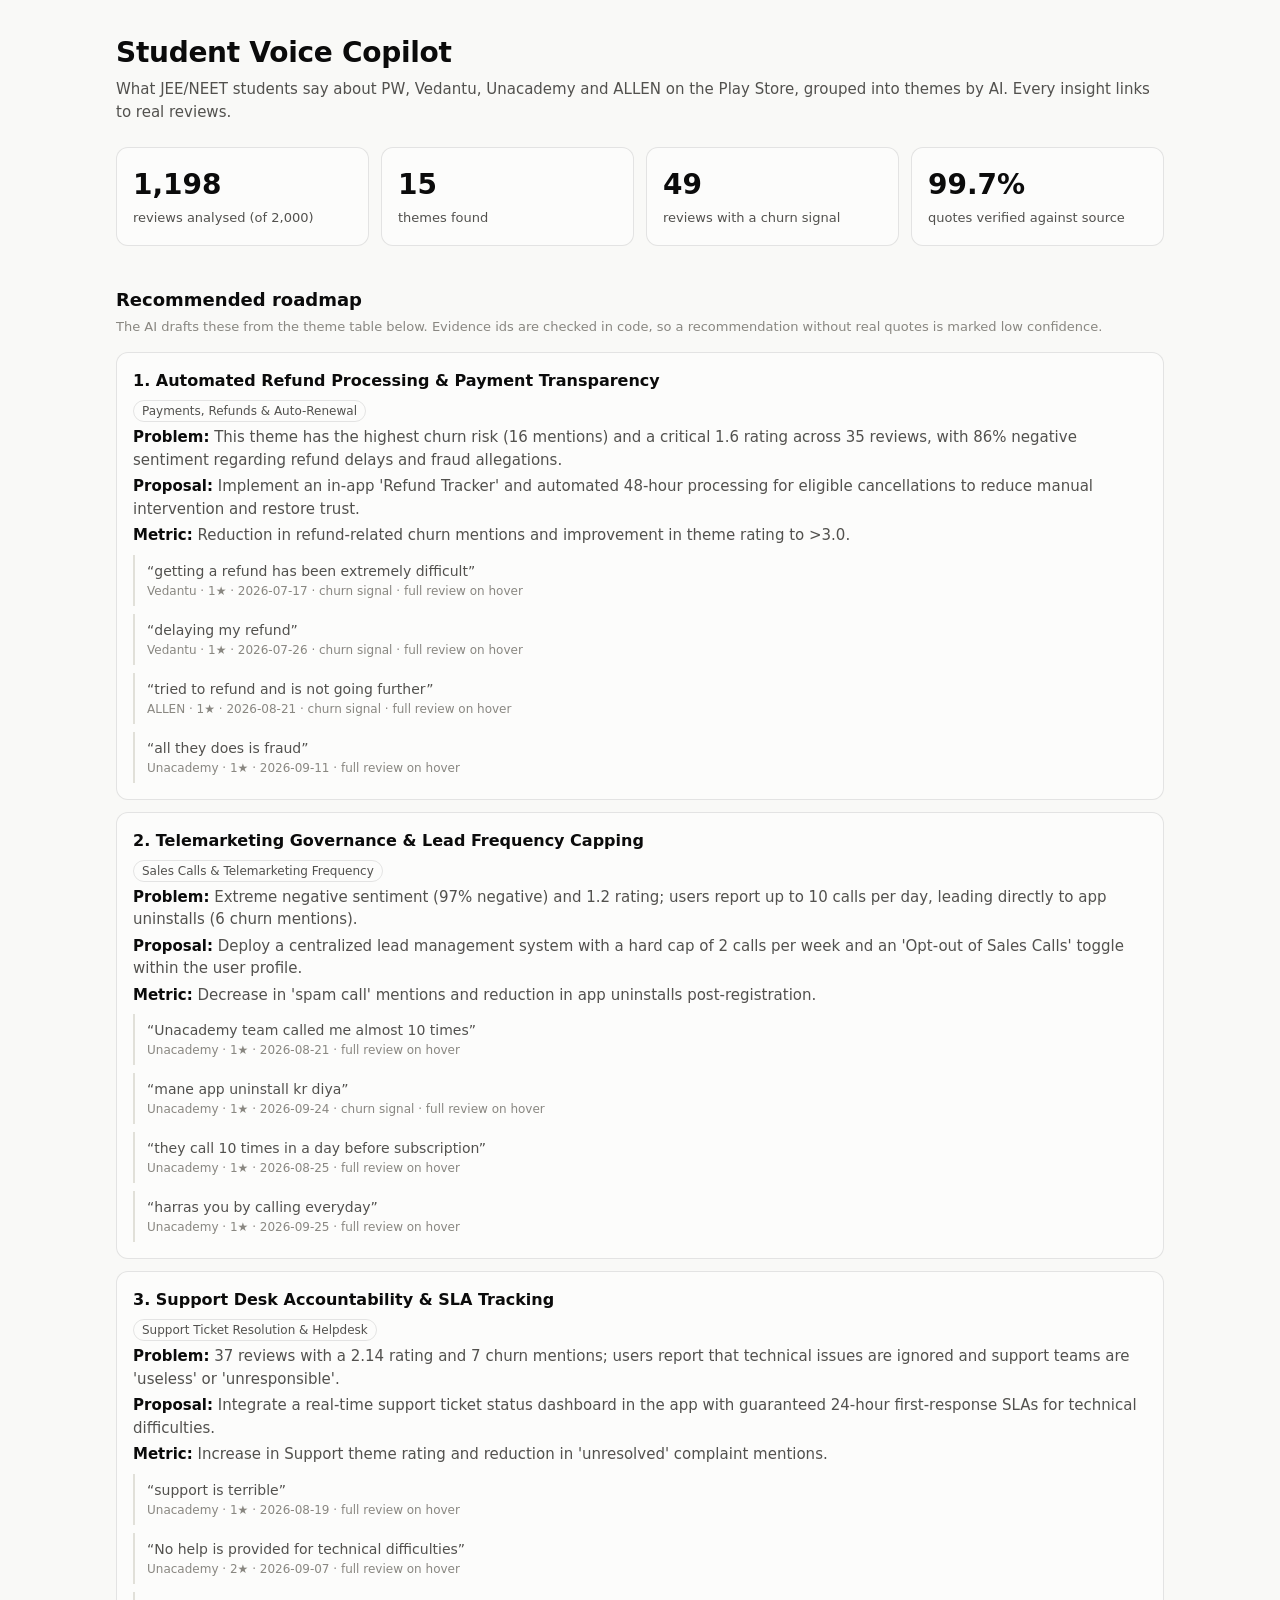
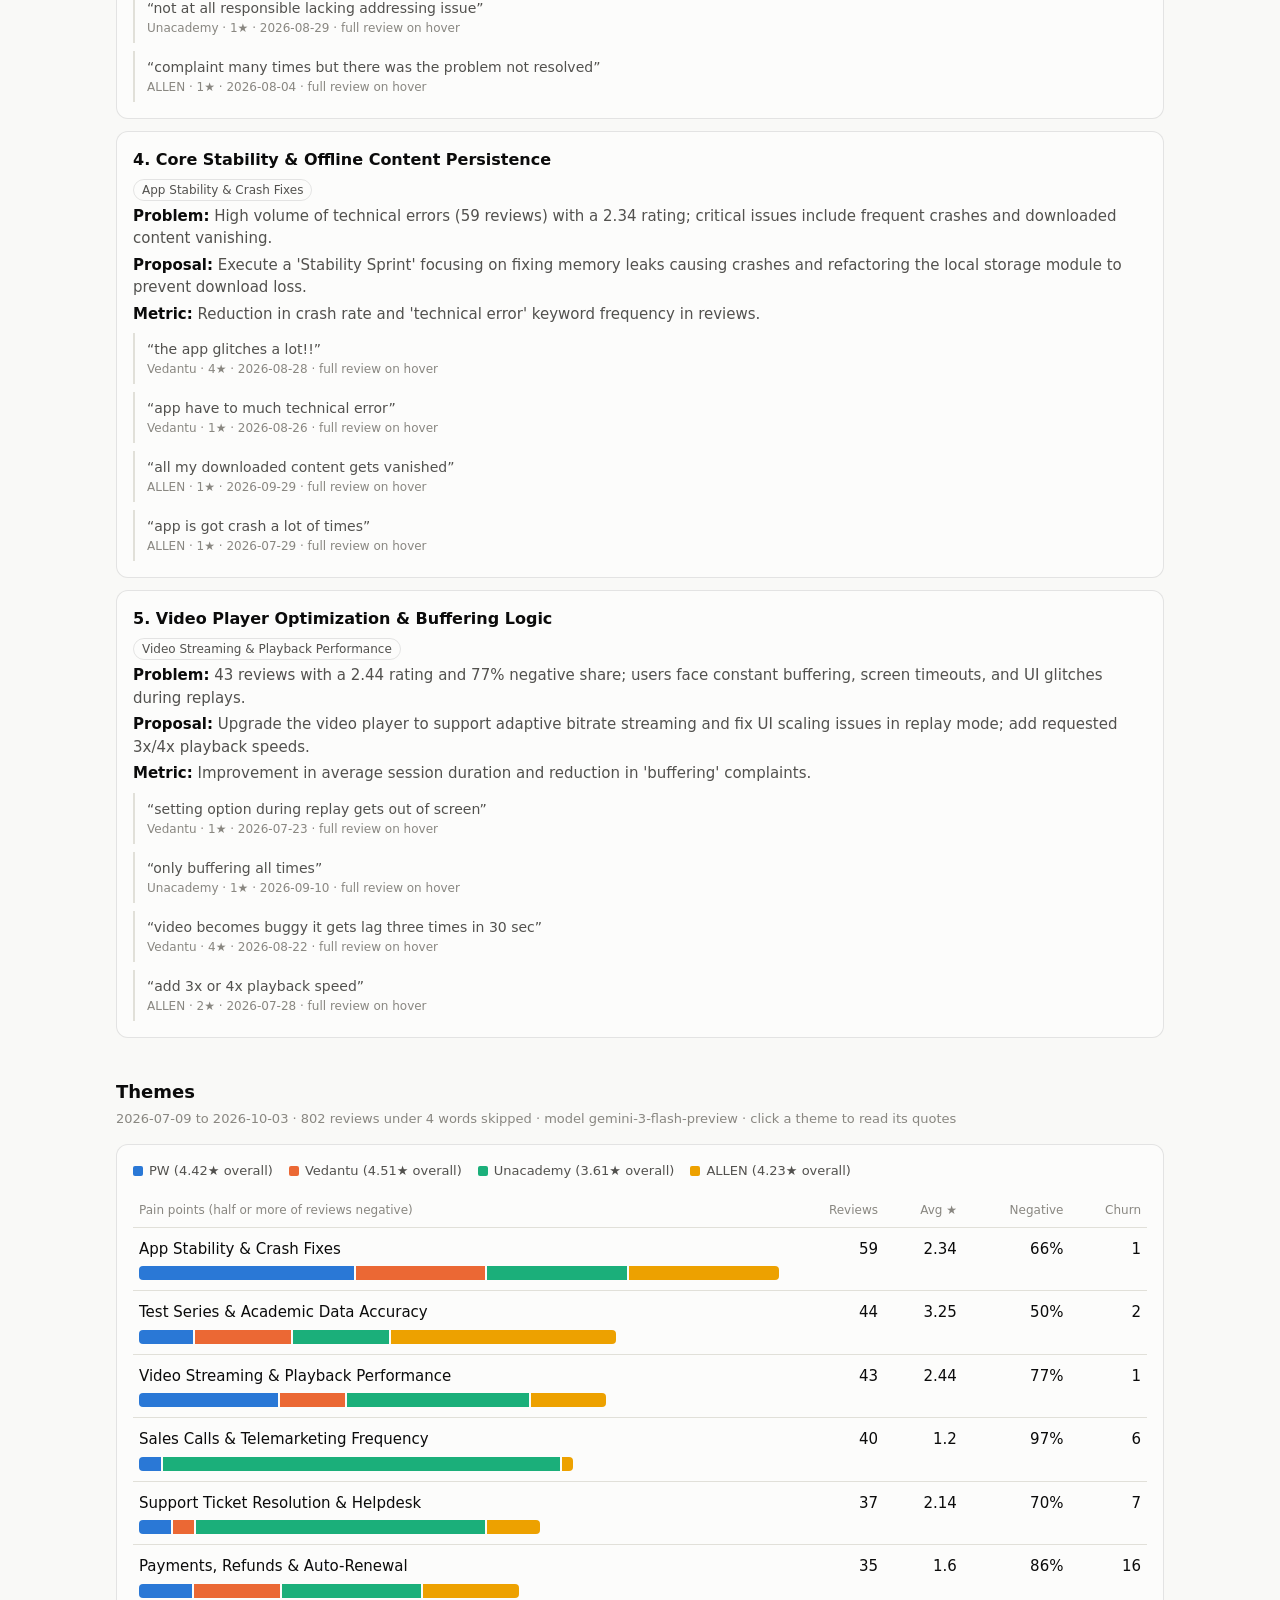
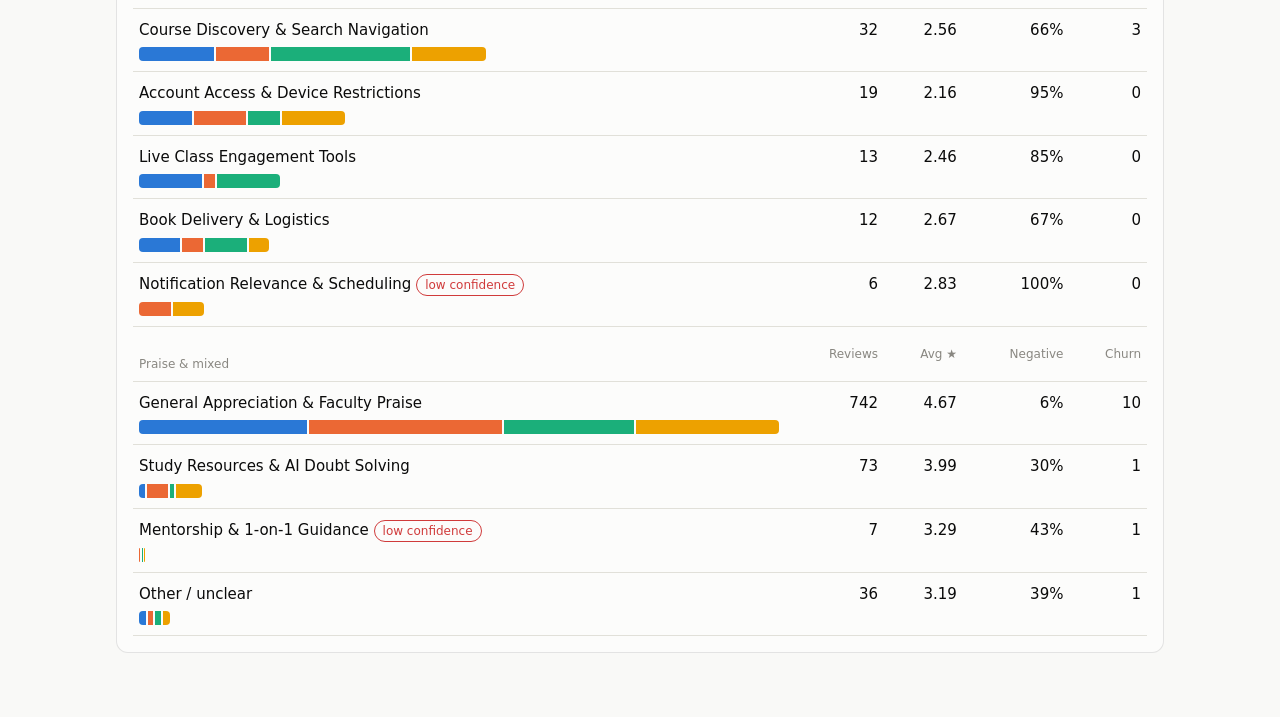
==== docs/index.html @ 1e616239 "Student Voice Copilot: Play Store review insights for Indian edtech apps Co-Authored-By: Claude Opus" ====
<!doctype html>
<html lang="en">
<head>
<meta charset="utf-8">
<meta name="viewport" content="width=device-width, initial-scale=1">
<title>Student Voice Copilot</title>
<style>
:root {
  color-scheme: light;
  --page: #f9f9f7; --surface: #fcfcfb; --ink: #0b0b0b; --ink-2: #52514e; --muted: #898781;
  --grid: #e1e0d9; --border: rgba(11,11,11,0.10); --accent: #2a78d6; --critical: #d03b3b;
  --s1: #2a78d6; --s2: #eb6834; --s3: #1baf7a; --s4: #eda100;
}
@media (prefers-color-scheme: dark) {
  :root:not([data-theme="light"]) {
    color-scheme: dark;
    --page: #0d0d0d; --surface: #1a1a19; --ink: #fff; --ink-2: #c3c2b7; --muted: #898781;
    --grid: #2c2c2a; --border: rgba(255,255,255,0.10); --accent: #3987e5;
    --s1: #3987e5; --s2: #d95926; --s3: #199e70; --s4: #c98500;
  }
}
:root[data-theme="dark"] {
  color-scheme: dark;
  --page: #0d0d0d; --surface: #1a1a19; --ink: #fff; --ink-2: #c3c2b7; --muted: #898781;
  --grid: #2c2c2a; --border: rgba(255,255,255,0.10); --accent: #3987e5;
  --s1: #3987e5; --s2: #d95926; --s3: #199e70; --s4: #c98500;
}
* { box-sizing: border-box; }
body { margin: 0; background: var(--page); color: var(--ink); font: 15px/1.5 system-ui, -apple-system, "Segoe UI", sans-serif; }
main { max-width: 1080px; margin: 0 auto; padding: 32px 16px 64px; }
h1 { font-size: 28px; margin: 0 0 4px; letter-spacing: -0.01em; }
h2 { font-size: 18px; margin: 40px 0 4px; }
.sub { color: var(--ink-2); margin: 0; }
.note { color: var(--muted); font-size: 13px; margin: 0 0 16px; }
.card { background: var(--surface); border: 1px solid var(--border); border-radius: 12px; padding: 16px; }
.kpis { display: grid; grid-template-columns: repeat(auto-fit, minmax(150px, 1fr)); gap: 12px; margin-top: 24px; }
.kpi b { display: block; font-size: 28px; font-weight: 600; }
.kpi span { color: var(--ink-2); font-size: 13px; }
.recs { display: grid; gap: 12px; }
.rec h3 { margin: 0 0 6px; font-size: 16px; }
.rec p { margin: 4px 0; color: var(--ink-2); }
.rec p b { color: var(--ink); font-weight: 600; }
.tag { display: inline-block; font-size: 12px; padding: 1px 8px; border-radius: 99px; border: 1px solid var(--border); color: var(--ink-2); margin-right: 6px; }
.tag.low { color: var(--critical); border-color: var(--critical); }
blockquote { margin: 8px 0 0; padding: 6px 12px; border-left: 2px solid var(--grid); color: var(--ink-2); font-size: 14px; }
blockquote small { display: block; color: var(--muted); font-size: 12px; }
details summary { cursor: pointer; color: var(--accent); font-size: 14px; margin-top: 8px; }
.legend { display: flex; flex-wrap: wrap; gap: 16px; font-size: 13px; color: var(--ink-2); margin-bottom: 12px; }
.legend i { display: inline-block; width: 10px; height: 10px; border-radius: 2px; margin-right: 6px; vertical-align: -1px; }
table { width: 100%; border-collapse: collapse; }
th { text-align: left; font-size: 12px; color: var(--muted); font-weight: 500; padding: 8px 6px; border-bottom: 1px solid var(--grid); }
td { padding: 10px 6px; border-bottom: 1px solid var(--grid); vertical-align: top; font-variant-numeric: tabular-nums; }
tr.theme { cursor: pointer; }
tr.theme:hover td { background: color-mix(in srgb, var(--accent) 6%, transparent); }
tr.theme:focus-visible { outline: 2px solid var(--accent); outline-offset: -2px; }
.bar { display: flex; gap: 2px; height: 14px; margin-top: 6px; }
.bar span { height: 100%; }
.bar span:first-child { border-radius: 4px 0 0 4px; }
.bar span:last-child { border-radius: 0 4px 4px 0; }
.bar span:only-child { border-radius: 4px; }
.num { text-align: right; white-space: nowrap; }
.quotes td { background: var(--page); }
#tip { position: fixed; pointer-events: none; background: var(--surface); border: 1px solid var(--border); border-radius: 8px; padding: 6px 10px; font-size: 13px; box-shadow: 0 4px 16px rgba(0,0,0,.12); display: none; }
@media (max-width: 640px) { .hide-sm { display: none; } h1 { font-size: 22px; } }
</style>
</head>
<body>
<main>
  <h1>Student Voice Copilot</h1>
  <p class="sub">What JEE/NEET students say about PW, Vedantu, Unacademy and ALLEN on the Play Store, grouped into themes by AI. Every insight links to real reviews.</p>
  <div class="kpis" id="kpis"></div>

  <h2>Recommended roadmap</h2>
  <p class="note">The AI drafts these from the theme table below. Evidence ids are checked in code, so a recommendation without real quotes is marked low confidence.</p>
  <div class="recs" id="recs"></div>

  <h2>Themes</h2>
  <p class="note" id="method"></p>
  <div class="card">
    <div class="legend" id="legend"></div>
    <table>
      <thead><tr><th>Pain points (half or more of reviews negative)</th><th class="num">Reviews</th><th class="num hide-sm">Avg ★</th><th class="num hide-sm">Negative</th><th class="num">Churn</th></tr></thead>
      <tbody id="pain"></tbody>
      <thead><tr><th style="padding-top:28px">Praise &amp; mixed</th><th class="num">Reviews</th><th class="num hide-sm">Avg ★</th><th class="num hide-sm">Negative</th><th class="num">Churn</th></tr></thead>
      <tbody id="other"></tbody>
    </table>
  </div>
</main>
<div id="tip" role="tooltip"></div>
<script>
const APPS = ["PW", "Vedantu", "Unacademy", "ALLEN"];
const color = a => `var(--s${APPS.indexOf(a) + 1})`;
const esc = s => String(s).replace(/[&<>"']/g, c => ({ "&": "&amp;", "<": "&lt;", ">": "&gt;", '"': "&quot;", "'": "&#39;" }[c]));
const quote = q => `<blockquote>“${esc(q.quote)}”<small>${esc(q.app)} · ${q.rating}★ · ${q.date}${q.churn ? " · churn signal" : ""} · <span title="${esc(q.text)}">full review on hover</span></small></blockquote>`;
const tip = document.getElementById("tip");

fetch("insights.json").then(r => r.json()).then(d => {
  const pct = n => Math.round(n * 100) + "%";
  document.getElementById("kpis").innerHTML = [
    [d.analyzed.toLocaleString(), `reviews analysed (of ${d.total_reviews.toLocaleString()})`],
    [d.themes.length, "themes found"],
    [d.churn_reviews, "reviews with a churn signal"],
    [(d.quote_attribution_rate * 100).toFixed(1) + "%", "quotes verified against source"],
  ].map(([v, l]) => `<div class="card kpi"><b>${v}</b><span>${l}</span></div>`).join("");

  const allQuotes = Object.fromEntries(d.themes.flatMap(t => t.quotes.map(q => [q.id, q])));
  document.getElementById("recs").innerHTML = d.recommendations.map((r, i) => `
    <div class="card rec">
      <h3>${i + 1}. ${esc(r.title)}</h3>
      <span class="tag">${esc(r.theme)}</span>${r.confidence === "low" ? '<span class="tag low">low confidence</span>' : ""}
      <p><b>Problem:</b> ${esc(r.problem)}</p>
      <p><b>Proposal:</b> ${esc(r.proposal)}</p>
      <p><b>Metric:</b> ${esc(r.metric)}</p>
      ${r.evidence_ids.map(id => allQuotes[id] ? quote(allQuotes[id]) : "").join("")}
    </div>`).join("");

  document.getElementById("method").textContent =
    `${d.date_range[0]} to ${d.date_range[1]} · ${d.skipped_short} reviews under 4 words skipped · model ${d.model} · click a theme to read its quotes`;
  document.getElementById("legend").innerHTML = APPS.map(a =>
    `<span><i style="background:${color(a)}"></i>${a} (${d.apps[a]?.avg_rating ?? "-"}★ overall)</span>`).join("");

  // each group gets its own bar scale so the huge generic-praise theme doesn't flatten the pain points
  const isPain = t => t.neg_share >= 0.5 && t.name !== "Other / unclear";
  const renderRows = list => { const max = Math.max(...list.map(t => t.count)); return list.map(t => `
    <tr class="theme" tabindex="0" aria-expanded="false">
      <td>${esc(t.name)} ${t.confidence === "low" ? '<span class="tag low">low confidence</span>' : ""}
        <div class="bar" style="width:${(t.count / max) * 100}%">${APPS.filter(a => t.by_app[a]).map(a =>
          `<span data-tip="${esc(a)}: ${t.by_app[a]} reviews" style="flex:${t.by_app[a]};background:${color(a)}"></span>`).join("")}</div></td>
      <td class="num">${t.count}</td><td class="num hide-sm">${t.avg_rating}</td>
      <td class="num hide-sm">${pct(t.neg_share)}</td><td class="num">${t.churn}</td>
    </tr>
    <tr class="quotes" hidden><td colspan="5">${t.quotes.slice(0, 6).map(quote).join("") || '<span class="note">No verified quotes.</span>'}</td></tr>`).join(""); };
  document.getElementById("pain").innerHTML = renderRows(d.themes.filter(isPain));
  document.getElementById("other").innerHTML = renderRows(d.themes.filter(t => !isPain(t)));

  document.querySelectorAll("tr.theme").forEach(row => {
    const toggle = () => { const q = row.nextElementSibling; q.hidden = !q.hidden; row.setAttribute("aria-expanded", !q.hidden); };
    row.addEventListener("click", toggle);
    row.addEventListener("keydown", e => { if (e.key === "Enter" || e.key === " ") { e.preventDefault(); toggle(); } });
  });
  document.querySelectorAll("[data-tip]").forEach(s => {
    s.addEventListener("mousemove", e => { tip.textContent = s.dataset.tip; tip.style.display = "block"; tip.style.left = e.clientX + 12 + "px"; tip.style.top = e.clientY + 12 + "px"; });
    s.addEventListener("mouseleave", () => tip.style.display = "none");
  });
}).catch(() => {
  document.getElementById("kpis").innerHTML = '<div class="card">No insights.json yet. Run <code>python analyze.py</code> first.</div>';
});
</script>
</body>
</html>
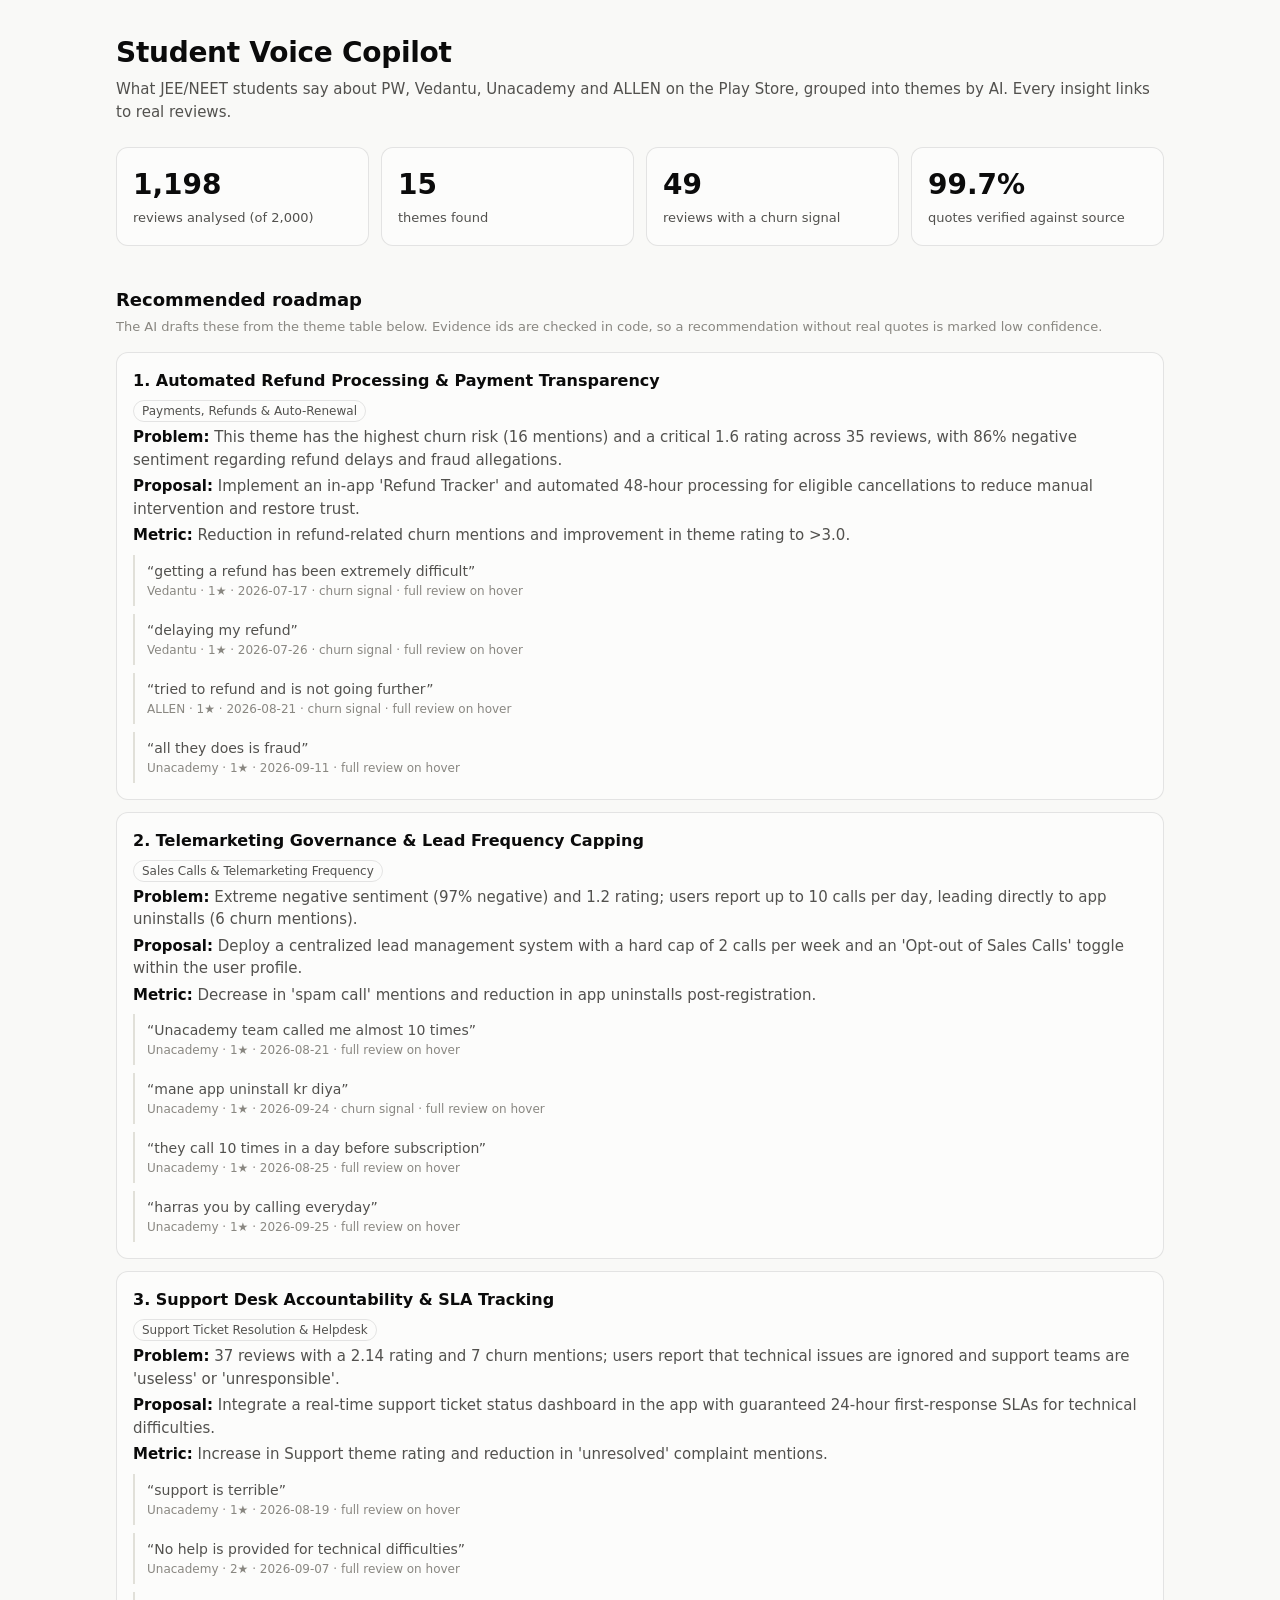
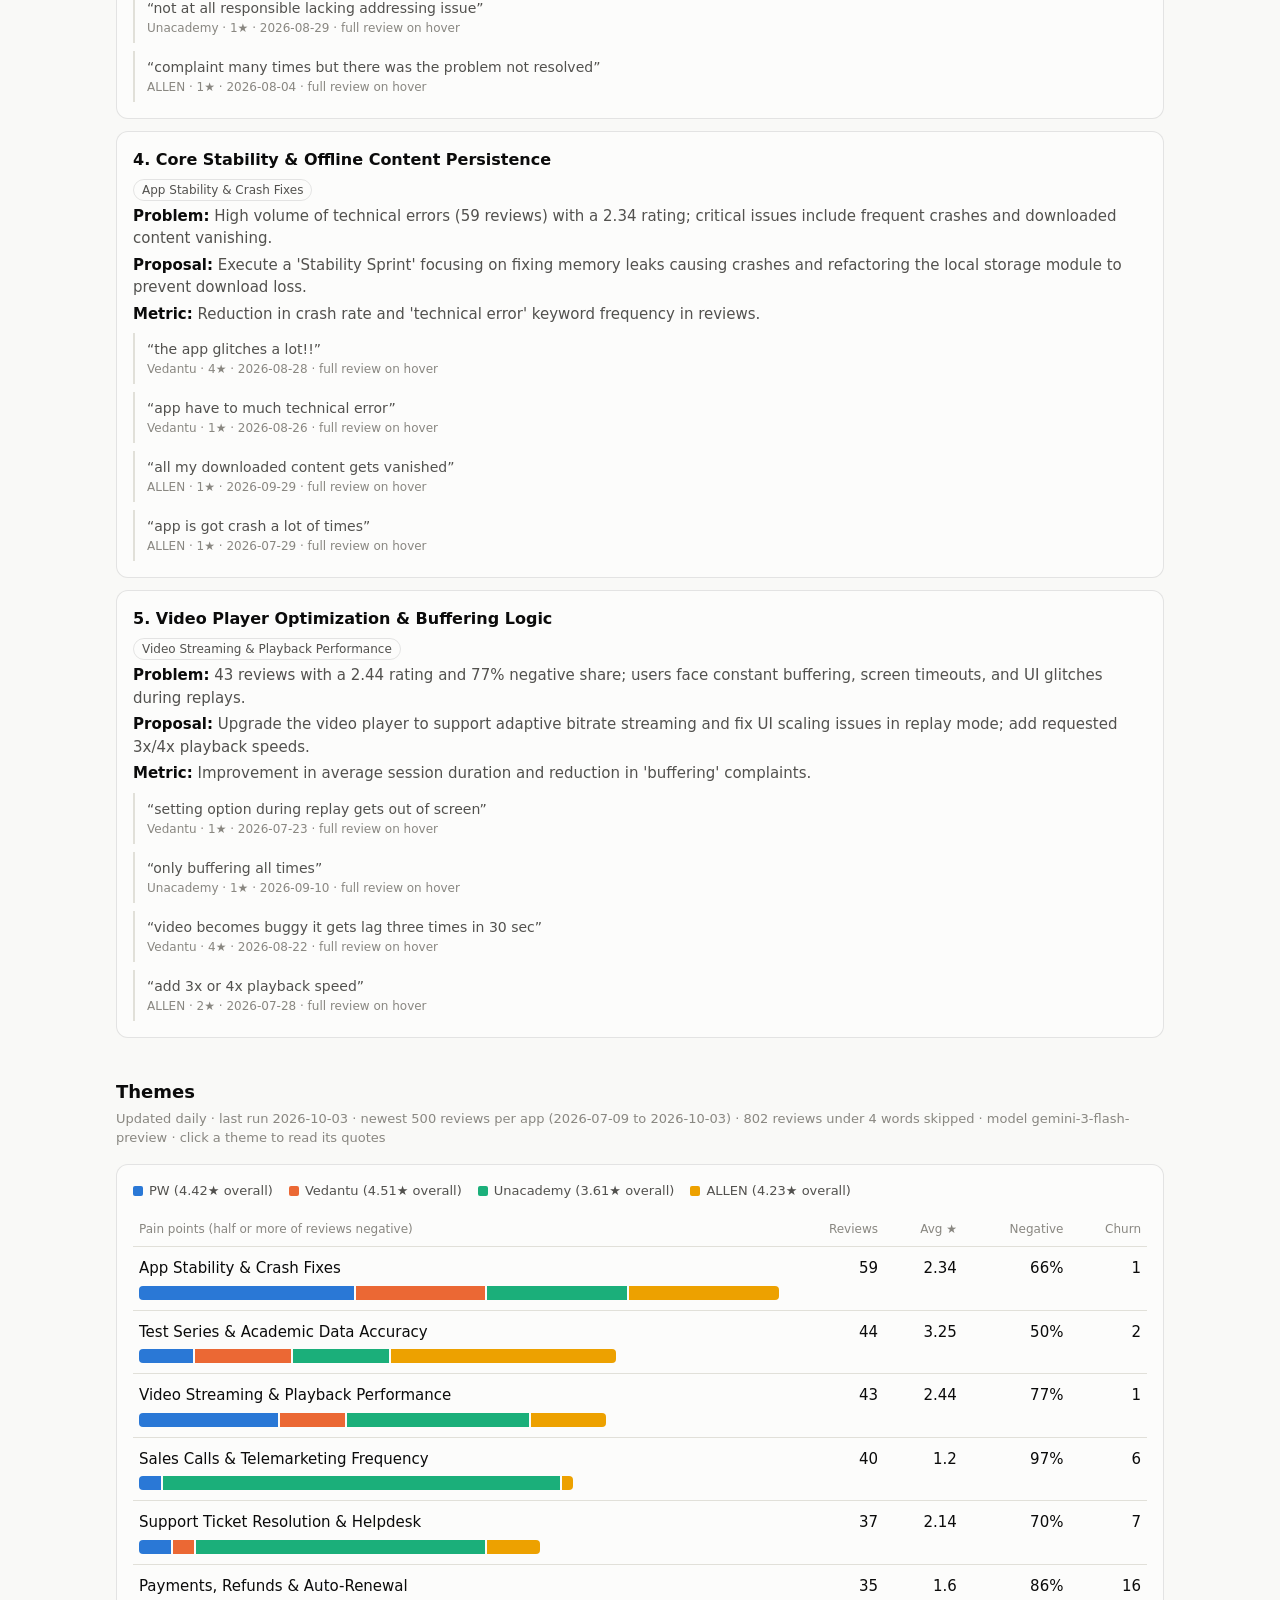
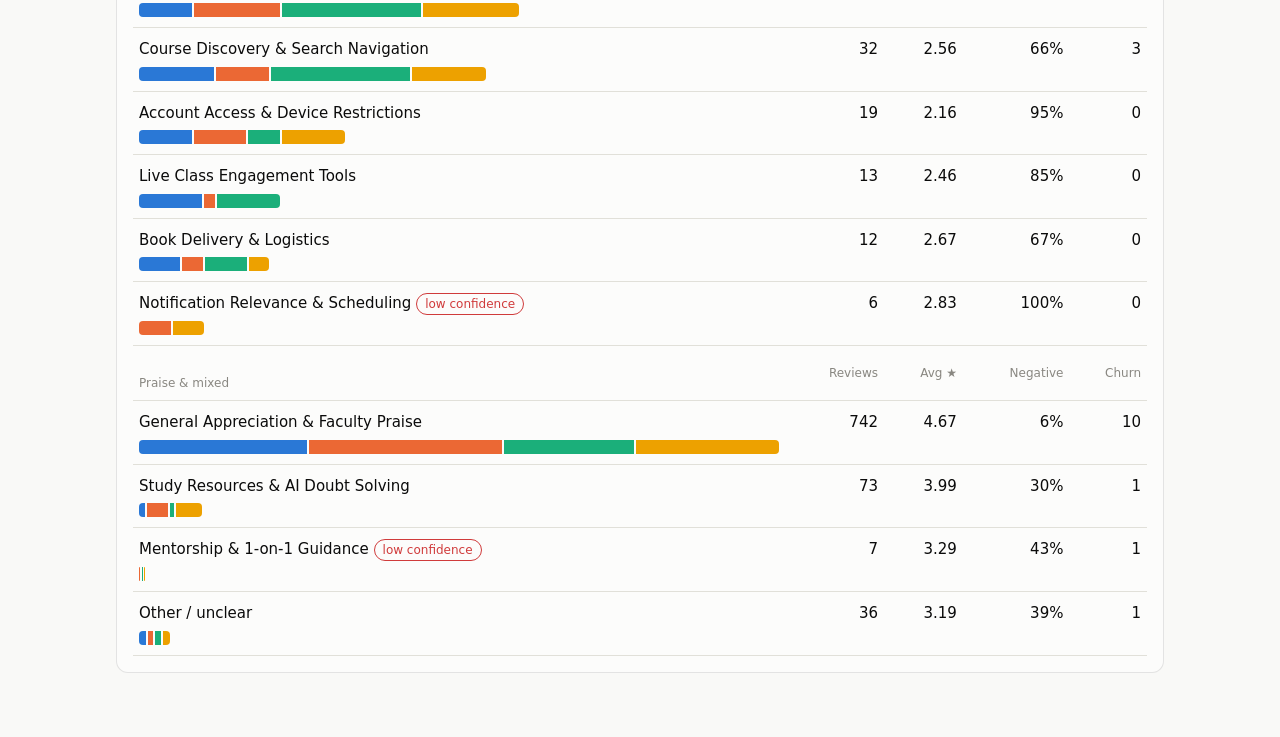
==== commit 3560a47e: "Add daily auto-refresh via GitHub Actions Co-Authored-By: Claude Opus 5.5 <noreply@anthropic.com>" ====
--- a/docs/index.html
+++ b/docs/index.html
@@ -115,7 +115,7 @@
     </div>`).join("");
 
   document.getElementById("method").textContent =
-    `${d.date_range[0]} to ${d.date_range[1]} · ${d.skipped_short} reviews under 4 words skipped · model ${d.model} · click a theme to read its quotes`;
+    `Updated daily · last run ${d.updated ?? d.date_range[1]} · newest 500 reviews per app (${d.date_range[0]} to ${d.date_range[1]}) · ${d.skipped_short} reviews under 4 words skipped · model ${d.model} · click a theme to read its quotes`;
   document.getElementById("legend").innerHTML = APPS.map(a =>
     `<span><i style="background:${color(a)}"></i>${a} (${d.apps[a]?.avg_rating ?? "-"}★ overall)</span>`).join("");
 
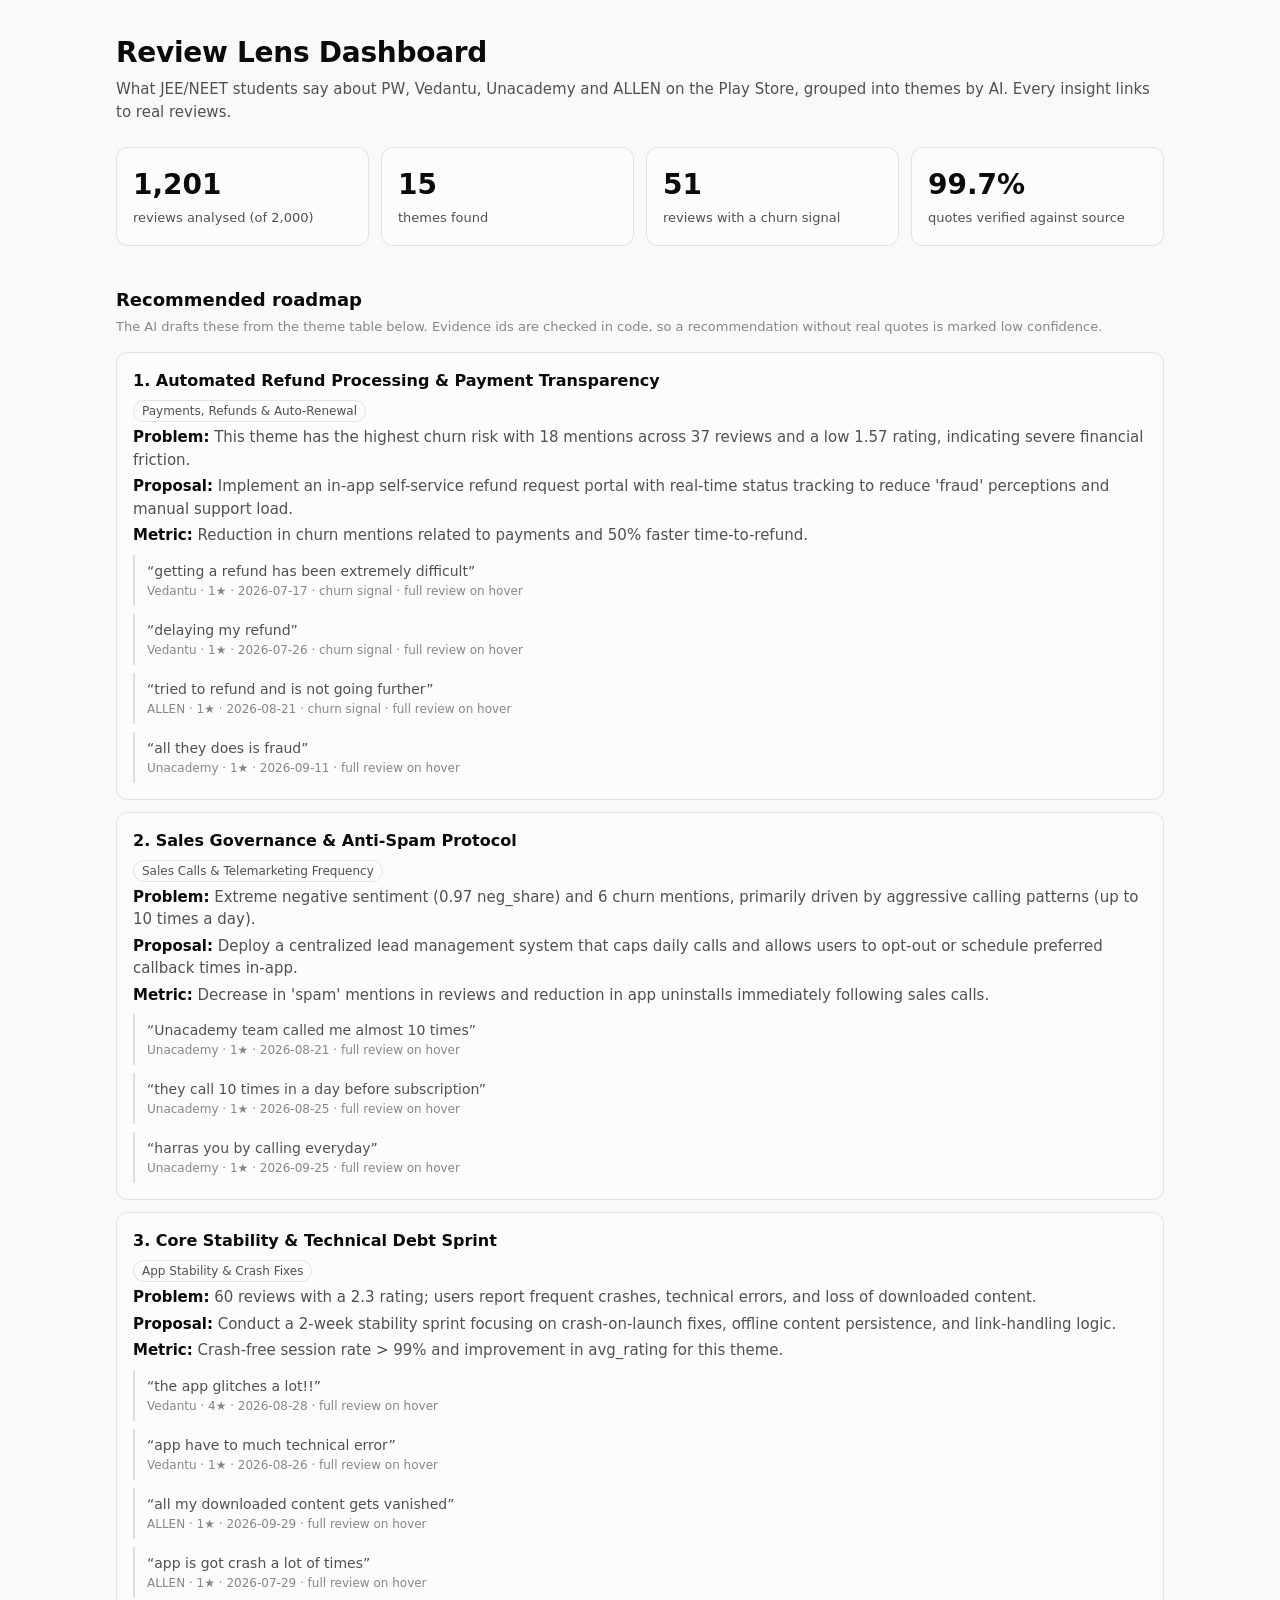
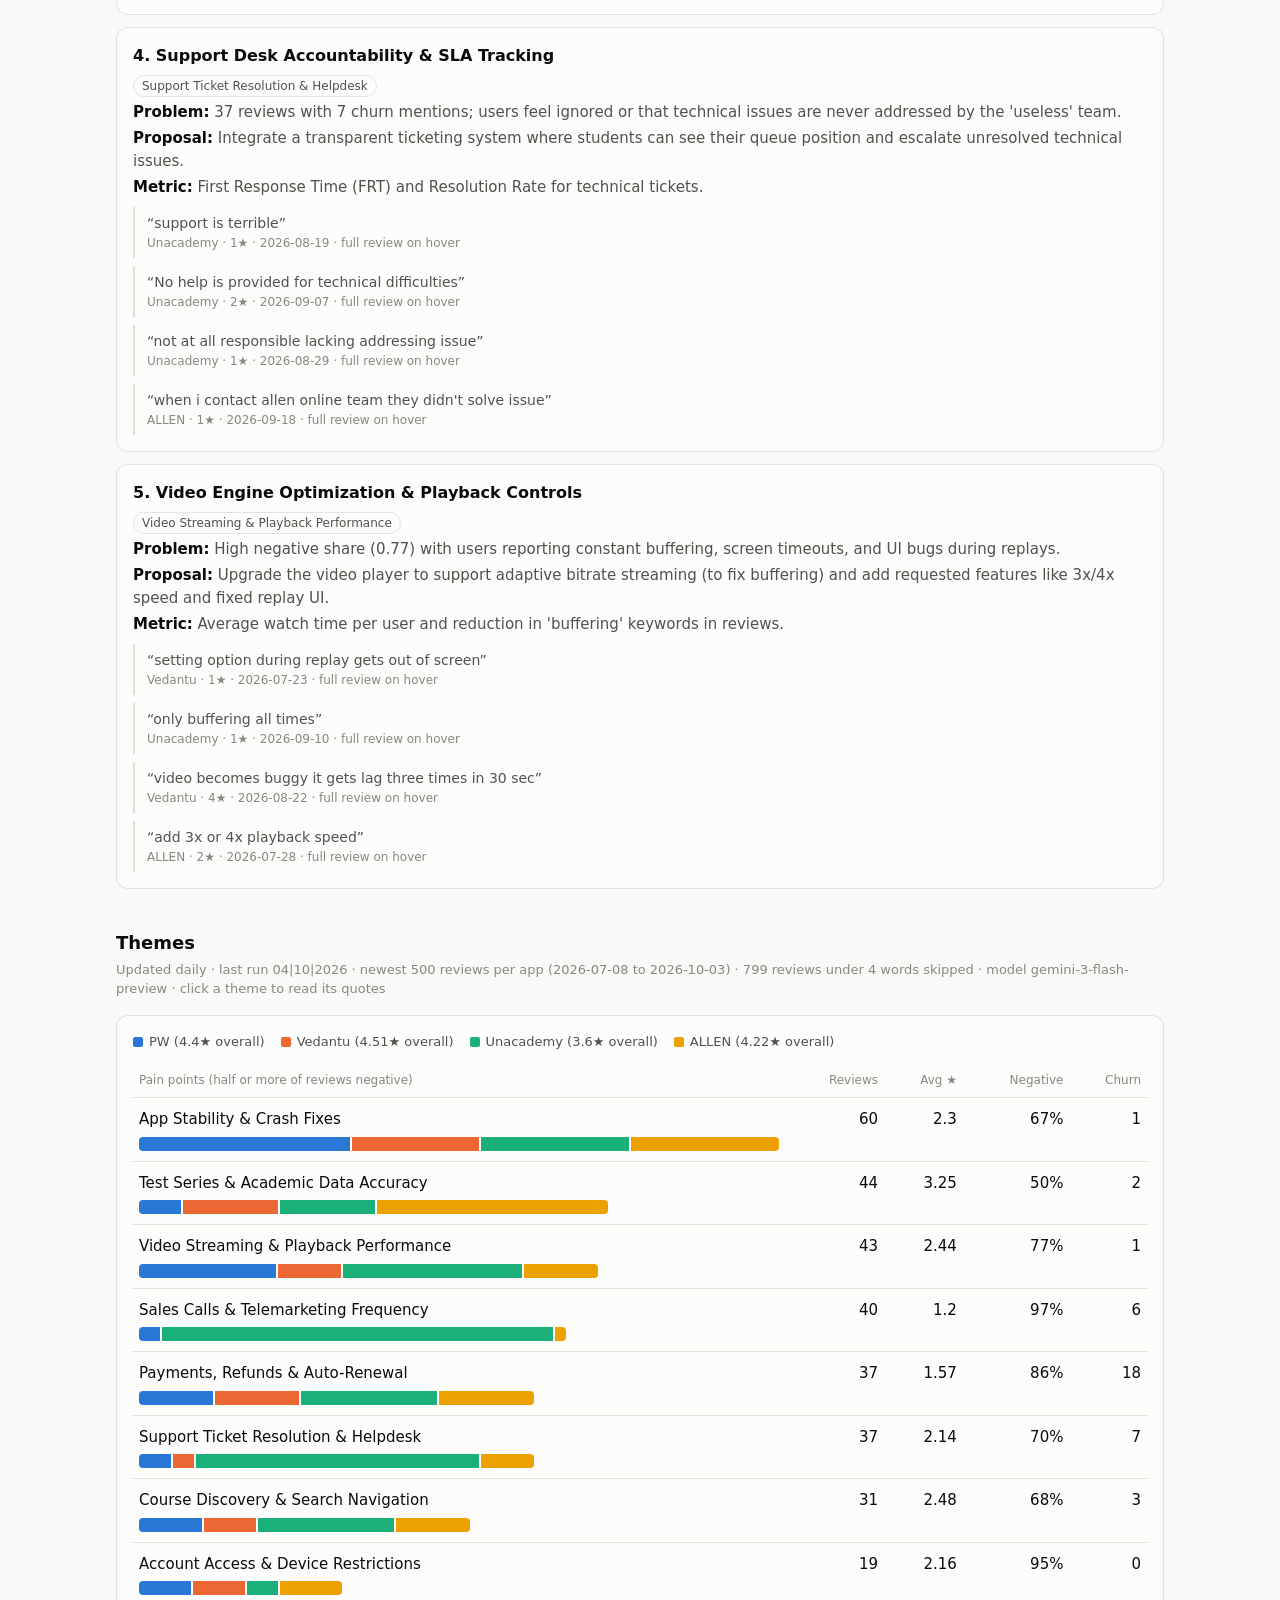
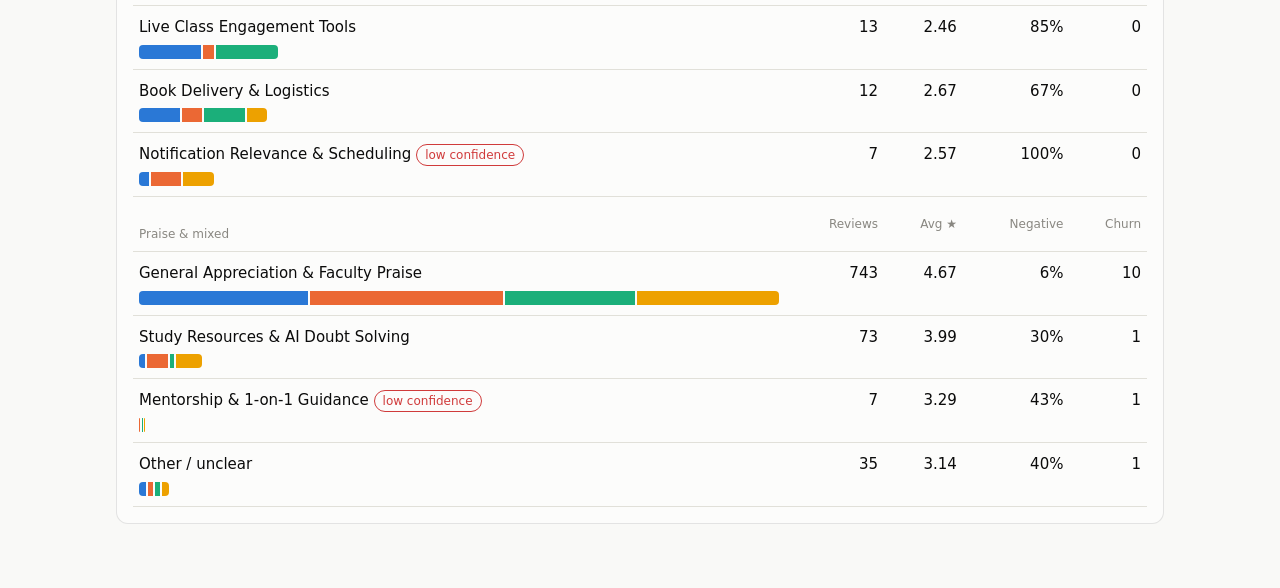
==== commit 20732898: "Rename to Review Lens; detailed README with screenshots, architecture, guardrails and results Co-Aut" ====
--- a/docs/index.html
+++ b/docs/index.html
@@ -3,7 +3,7 @@
 <head>
 <meta charset="utf-8">
 <meta name="viewport" content="width=device-width, initial-scale=1">
-<title>Student Voice Copilot</title>
+<title>Review Lens Dashboard</title>
 <style>
 :root {
   color-scheme: light;
@@ -66,7 +66,7 @@
 </head>
 <body>
 <main>
-  <h1>Student Voice Copilot</h1>
+  <h1>Review Lens Dashboard</h1>
   <p class="sub">What JEE/NEET students say about PW, Vedantu, Unacademy and ALLEN on the Play Store, grouped into themes by AI. Every insight links to real reviews.</p>
   <div class="kpis" id="kpis"></div>
 
